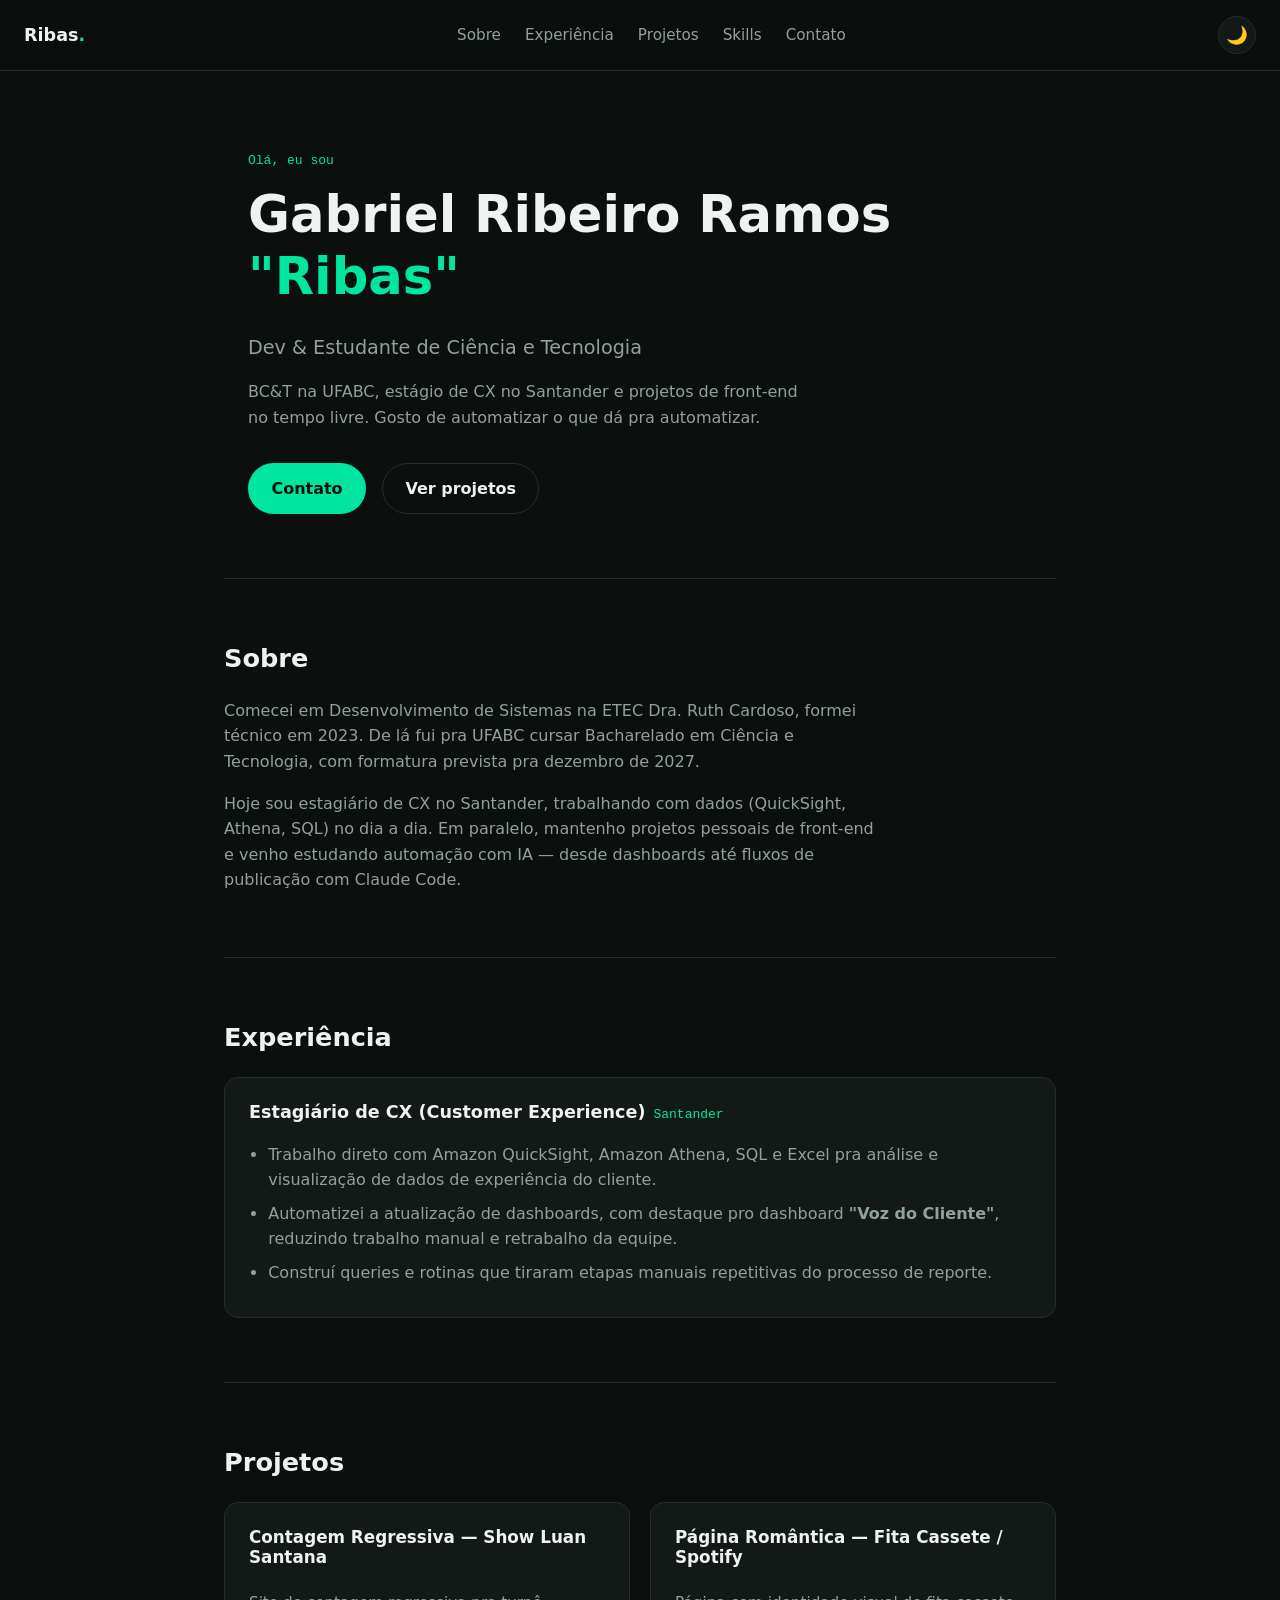
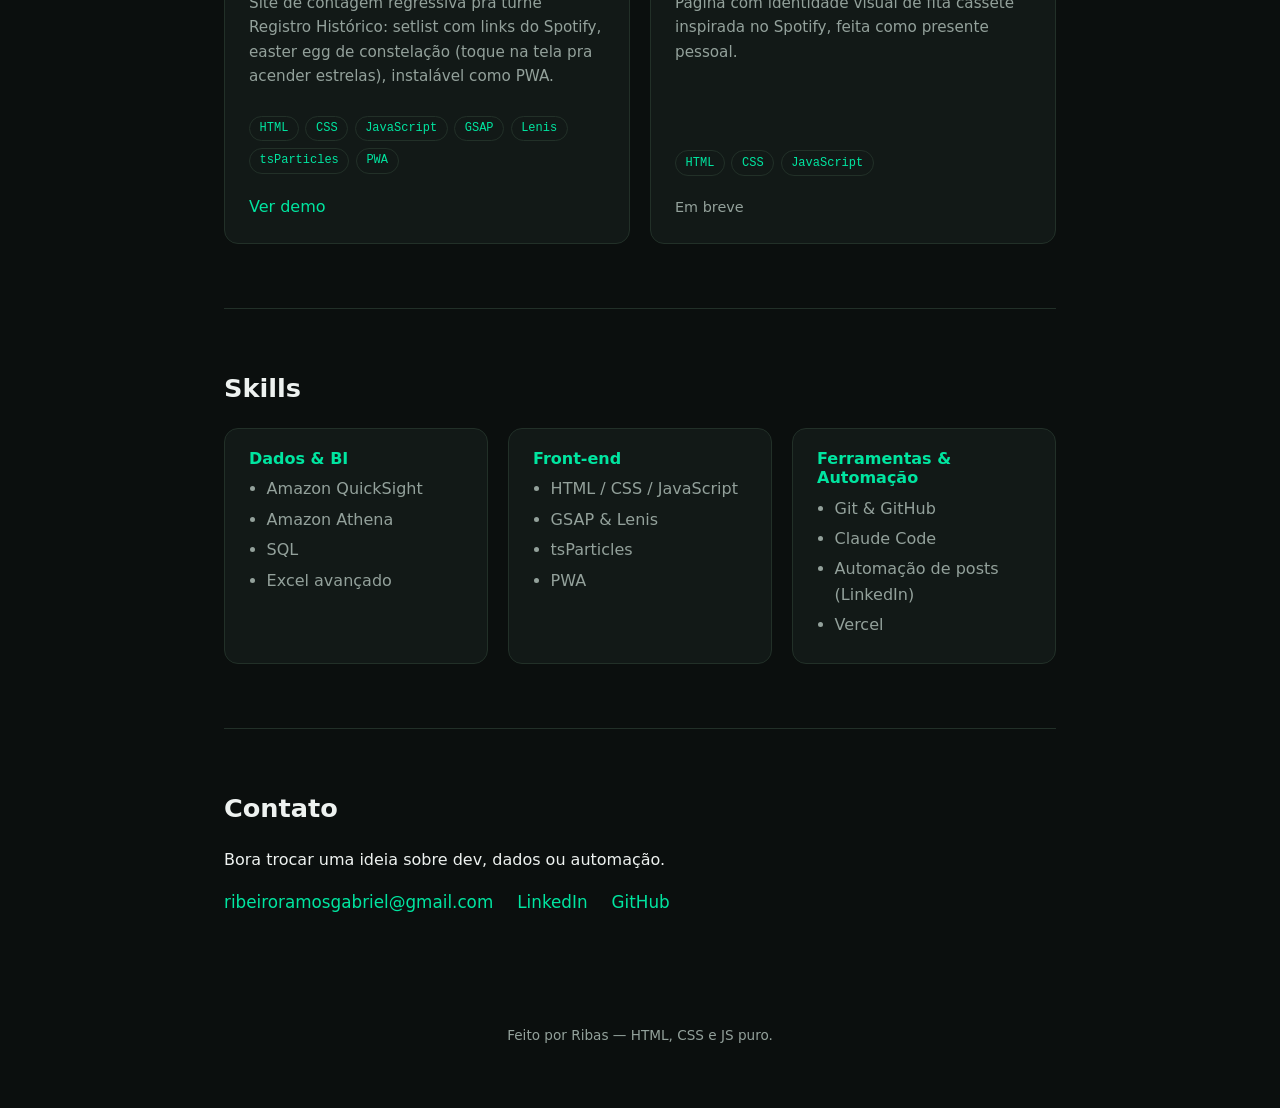
==== index-classic.html @ ae37f1f3 "feat: portfólio 3D com corredor navegável por scroll Portfólio pessoal onde cada seção é uma porta e" ====
<!DOCTYPE html>
<html lang="pt-BR" data-theme="dark">
<head>
<meta charset="UTF-8" />
<meta name="viewport" content="width=device-width, initial-scale=1.0" />
<title>Ribas — Dev &amp; Estudante de Ciência e Tecnologia</title>
<meta name="description" content="Portfólio de Gabriel Ribeiro Ramos (Ribas): estudante de BC&T na UFABC, estagiário de CX no Santander, dev front-end nas horas vagas." />
<meta name="theme-color" content="#0b0f0e" />

<meta property="og:type" content="website" />
<meta property="og:title" content="Ribas — Dev & Estudante de Ciência e Tecnologia" />
<meta property="og:description" content="Portfólio de Gabriel Ribeiro Ramos (Ribas): UFABC, estágio CX no Santander, projetos de front-end." />
<meta property="og:url" content="https://ribas.dev" />
<meta name="twitter:card" content="summary" />

<link rel="icon" href="data:image/svg+xml,%3Csvg xmlns='http://www.w3.org/2000/svg' viewBox='0 0 100 100'%3E%3Crect width='100' height='100' rx='20' fill='%230b0f0e'/%3E%3Ctext x='50' y='68' font-size='58' font-family='monospace' font-weight='bold' fill='%2300e5a0' text-anchor='middle'%3ER%3C/text%3E%3C/svg%3E" />

<link rel="stylesheet" href="styles-classic.css" />
</head>
<body>

<header class="topbar">
  <a class="logo" href="#top">Ribas<span class="dot">.</span></a>
  <nav class="nav">
    <a href="#sobre">Sobre</a>
    <a href="#experiencia">Experiência</a>
    <a href="#projetos">Projetos</a>
    <a href="#skills">Skills</a>
    <a href="#contato">Contato</a>
  </nav>
  <button id="theme-toggle" class="theme-toggle" type="button" aria-label="Alternar tema claro/escuro">
    <span aria-hidden="true">🌙</span>
  </button>
</header>

<main>

  <section id="top" class="hero">
    <p class="eyebrow reveal">Olá, eu sou</p>
    <h1 class="reveal">Gabriel Ribeiro Ramos<br /><span class="accent">"Ribas"</span></h1>
    <p class="hero-subtitle reveal">Dev &amp; Estudante de Ciência e Tecnologia</p>
    <p class="hero-desc reveal">
      BC&amp;T na UFABC, estágio de CX no Santander e projetos de front-end
      no tempo livre. Gosto de automatizar o que dá pra automatizar.
    </p>
    <div class="hero-cta reveal">
      <a class="btn btn-primary" href="#contato">Contato</a>
      <a class="btn btn-ghost" href="#projetos">Ver projetos</a>
    </div>
  </section>

  <section id="sobre" class="section">
    <h2 class="reveal">Sobre</h2>
    <div class="about-grid">
      <p class="reveal">
        Comecei em Desenvolvimento de Sistemas na ETEC Dra. Ruth Cardoso,
        formei técnico em 2023. De lá fui pra UFABC cursar Bacharelado em
        Ciência e Tecnologia, com formatura prevista pra dezembro de 2027.
      </p>
      <p class="reveal">
        Hoje sou estagiário de CX no Santander, trabalhando com dados
        (QuickSight, Athena, SQL) no dia a dia. Em paralelo, mantenho
        projetos pessoais de front-end e venho estudando automação com IA
        — desde dashboards até fluxos de publicação com Claude Code.
      </p>
    </div>
  </section>

  <section id="experiencia" class="section">
    <h2 class="reveal">Experiência</h2>
    <article class="exp-card reveal">
      <div class="exp-head">
        <h3>Estagiário de CX (Customer Experience)</h3>
        <span class="exp-meta">Santander</span>
      </div>
      <ul class="exp-list">
        <li>Trabalho direto com Amazon QuickSight, Amazon Athena, SQL e Excel pra análise e visualização de dados de experiência do cliente.</li>
        <li>Automatizei a atualização de dashboards, com destaque pro dashboard <strong>"Voz do Cliente"</strong>, reduzindo trabalho manual e retrabalho da equipe.</li>
        <li>Construí queries e rotinas que tiraram etapas manuais repetitivas do processo de reporte.</li>
      </ul>
    </article>
  </section>

  <section id="projetos" class="section">
    <h2 class="reveal">Projetos</h2>
    <div id="projects-grid" class="projects-grid"></div>
  </section>

  <section id="skills" class="section">
    <h2 class="reveal">Skills</h2>
    <div class="skills-grid">
      <div class="skill-card reveal">
        <h3>Dados &amp; BI</h3>
        <ul>
          <li>Amazon QuickSight</li>
          <li>Amazon Athena</li>
          <li>SQL</li>
          <li>Excel avançado</li>
        </ul>
      </div>
      <div class="skill-card reveal">
        <h3>Front-end</h3>
        <ul>
          <li>HTML / CSS / JavaScript</li>
          <li>GSAP &amp; Lenis</li>
          <li>tsParticles</li>
          <li>PWA</li>
        </ul>
      </div>
      <div class="skill-card reveal">
        <h3>Ferramentas &amp; Automação</h3>
        <ul>
          <li>Git &amp; GitHub</li>
          <li>Claude Code</li>
          <li>Automação de posts (LinkedIn)</li>
          <li>Vercel</li>
        </ul>
      </div>
    </div>
  </section>

  <section id="contato" class="section contact-section">
    <h2 class="reveal">Contato</h2>
    <p class="reveal">Bora trocar uma ideia sobre dev, dados ou automação.</p>
    <div class="contact-links reveal">
      <a href="mailto:ribeiroramosgabriel@gmail.com">ribeiroramosgabriel@gmail.com</a>
      <a href="https://www.linkedin.com/in/gabriel-ribeiro-ramos-0bb00b237/" target="_blank" rel="noopener noreferrer">LinkedIn</a>
      <a href="https://github.com/ribeirou" target="_blank" rel="noopener noreferrer">GitHub</a>
    </div>
  </section>

</main>

<footer class="footer">
  <p>Feito por Ribas — HTML, CSS e JS puro.</p>
</footer>

<script src="projects-classic.js"></script>
<script src="script-classic.js"></script>
</body>
</html>
---- styles-classic.css ----
:root {
  --bg: #f6f7f6;
  --bg-elevated: #ffffff;
  --text: #10151a;
  --text-muted: #4a5560;
  --border: #dde3e0;
  --accent: #00916e;
  --accent-text: #ffffff;
  --max-width: 880px;
  --radius: 14px;
}

[data-theme="dark"] {
  --bg: #0b0f0e;
  --bg-elevated: #121917;
  --text: #eef2f0;
  --text-muted: #93a19b;
  --border: #223028;
  --accent: #00e5a0;
  --accent-text: #06140f;
}

* { box-sizing: border-box; }

html { scroll-behavior: smooth; }

body {
  margin: 0;
  background: var(--bg);
  color: var(--text);
  font-family: "Segoe UI", system-ui, -apple-system, sans-serif;
  line-height: 1.6;
  transition: background 0.2s ease, color 0.2s ease;
}

h1, h2, h3 { line-height: 1.2; margin: 0 0 0.5em; }

a { color: var(--accent); text-decoration: none; }
a:hover { text-decoration: underline; }

/* Topbar */
.topbar {
  position: sticky;
  top: 0;
  z-index: 10;
  display: flex;
  align-items: center;
  justify-content: space-between;
  padding: 1rem 1.5rem;
  background: color-mix(in srgb, var(--bg) 85%, transparent);
  backdrop-filter: blur(8px);
  border-bottom: 1px solid var(--border);
}

.logo {
  font-weight: 700;
  font-size: 1.1rem;
  color: var(--text);
}
.logo .dot { color: var(--accent); }
.logo:hover { text-decoration: none; }

.nav {
  display: none;
  gap: 1.5rem;
}
.nav a { color: var(--text-muted); font-size: 0.95rem; }
.nav a:hover { color: var(--accent); text-decoration: none; }

@media (min-width: 720px) {
  .nav { display: flex; }
}

.theme-toggle {
  background: var(--bg-elevated);
  border: 1px solid var(--border);
  border-radius: 999px;
  width: 2.4rem;
  height: 2.4rem;
  cursor: pointer;
  font-size: 1.1rem;
  display: flex;
  align-items: center;
  justify-content: center;
}

/* Layout */
main {
  max-width: var(--max-width);
  margin: 0 auto;
  padding: 0 1.5rem;
}

.section { padding: 4rem 0; border-top: 1px solid var(--border); }
.section h2 { font-size: 1.6rem; margin-bottom: 1.5rem; }

/* Hero */
.hero {
  max-width: var(--max-width);
  margin: 0 auto;
  padding: 5rem 1.5rem 4rem;
}
.eyebrow {
  color: var(--accent);
  font-family: monospace;
  margin: 0 0 0.75rem;
}
.hero h1 { font-size: clamp(2rem, 6vw, 3.2rem); }
.accent { color: var(--accent); }
.hero-subtitle {
  font-size: 1.2rem;
  color: var(--text-muted);
  margin: 0.5rem 0 1rem;
}
.hero-desc { max-width: 55ch; color: var(--text-muted); }
.hero-cta { display: flex; gap: 1rem; margin-top: 2rem; flex-wrap: wrap; }

.btn {
  display: inline-block;
  padding: 0.75rem 1.4rem;
  border-radius: 999px;
  font-weight: 600;
  border: 1px solid transparent;
}
.btn:hover { text-decoration: none; }
.btn-primary { background: var(--accent); color: var(--accent-text); }
.btn-primary:hover { opacity: 0.9; }
.btn-ghost { border-color: var(--border); color: var(--text); }
.btn-ghost:hover { border-color: var(--accent); color: var(--accent); }

/* About */
.about-grid { display: grid; gap: 1rem; color: var(--text-muted); }
.about-grid p { margin: 0; max-width: 65ch; }

/* Experience */
.exp-card {
  background: var(--bg-elevated);
  border: 1px solid var(--border);
  border-radius: var(--radius);
  padding: 1.5rem;
}
.exp-head {
  display: flex;
  flex-wrap: wrap;
  align-items: baseline;
  gap: 0.5rem;
  margin-bottom: 1rem;
}
.exp-head h3 { margin: 0; font-size: 1.1rem; }
.exp-meta { color: var(--accent); font-family: monospace; }
.exp-list { margin: 0; padding-left: 1.2rem; color: var(--text-muted); }
.exp-list li { margin-bottom: 0.5rem; }

/* Projects */
.projects-grid {
  display: grid;
  gap: 1.25rem;
  grid-template-columns: 1fr;
}
@media (min-width: 640px) {
  .projects-grid { grid-template-columns: 1fr 1fr; }
}

.project-card {
  background: var(--bg-elevated);
  border: 1px solid var(--border);
  border-radius: var(--radius);
  padding: 1.5rem;
  display: flex;
  flex-direction: column;
}
.project-card h3 { font-size: 1.05rem; }
.project-card p { color: var(--text-muted); font-size: 0.95rem; flex-grow: 1; }

.stack-list {
  list-style: none;
  display: flex;
  flex-wrap: wrap;
  gap: 0.4rem;
  padding: 0;
  margin: 0.75rem 0;
}
.stack-list li {
  font-size: 0.75rem;
  font-family: monospace;
  color: var(--accent);
  border: 1px solid var(--border);
  border-radius: 999px;
  padding: 0.15rem 0.6rem;
}

.project-links { display: flex; gap: 1rem; margin-top: 0.5rem; }
.project-links .muted { color: var(--text-muted); font-size: 0.9rem; }

/* Skills */
.skills-grid {
  display: grid;
  gap: 1.25rem;
  grid-template-columns: 1fr;
}
@media (min-width: 720px) {
  .skills-grid { grid-template-columns: repeat(3, 1fr); }
}
.skill-card {
  background: var(--bg-elevated);
  border: 1px solid var(--border);
  border-radius: var(--radius);
  padding: 1.25rem 1.5rem;
}
.skill-card h3 { font-size: 1rem; color: var(--accent); }
.skill-card ul { margin: 0; padding-left: 1.1rem; color: var(--text-muted); }
.skill-card li { margin-bottom: 0.3rem; }

/* Contact */
.contact-links { display: flex; flex-wrap: wrap; gap: 1.5rem; font-size: 1.05rem; }

.footer {
  text-align: center;
  color: var(--text-muted);
  font-size: 0.85rem;
  padding: 2rem 1.5rem 3rem;
}

/* Scroll reveal */
.reveal {
  opacity: 0;
  transform: translateY(16px);
  transition: opacity 0.6s ease, transform 0.6s ease;
}
.reveal.is-visible {
  opacity: 1;
  transform: translateY(0);
}

@media (prefers-reduced-motion: reduce) {
  html { scroll-behavior: auto; }
  .reveal {
    opacity: 1;
    transform: none;
    transition: none;
  }
}
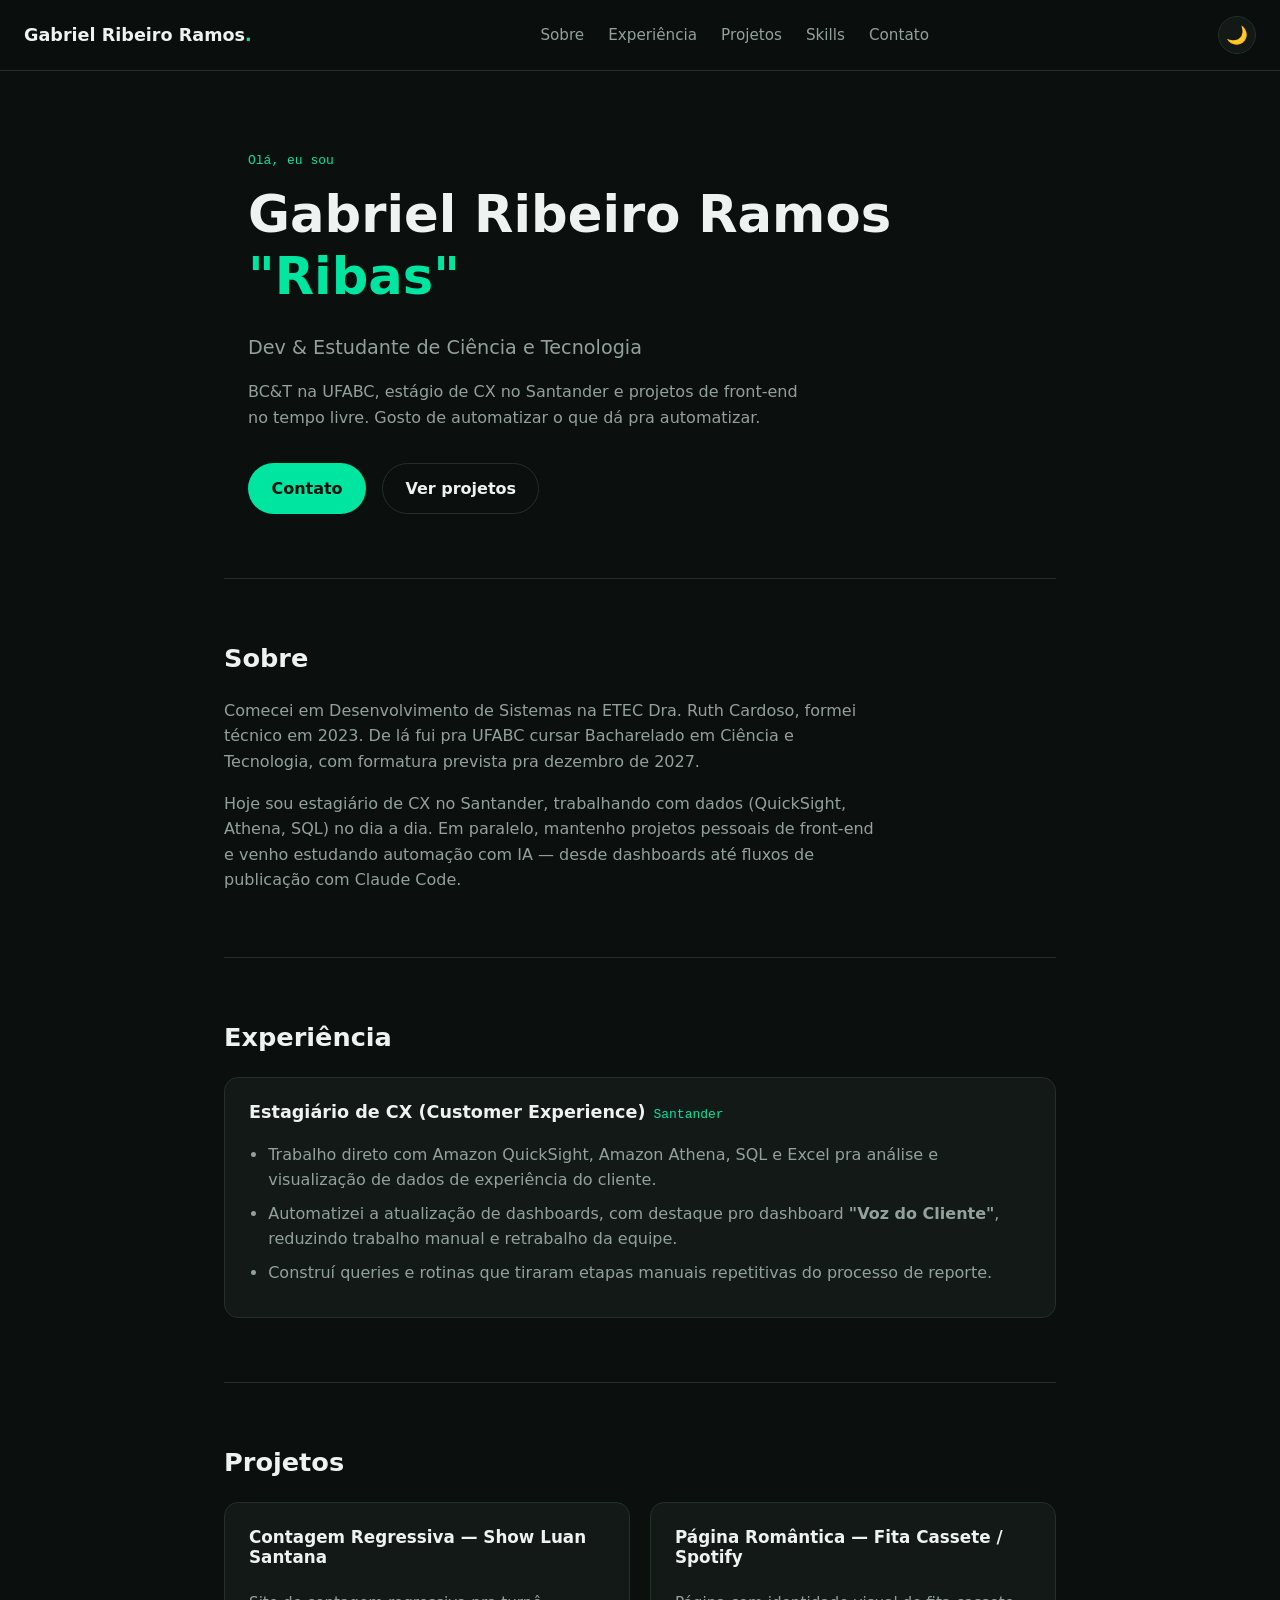
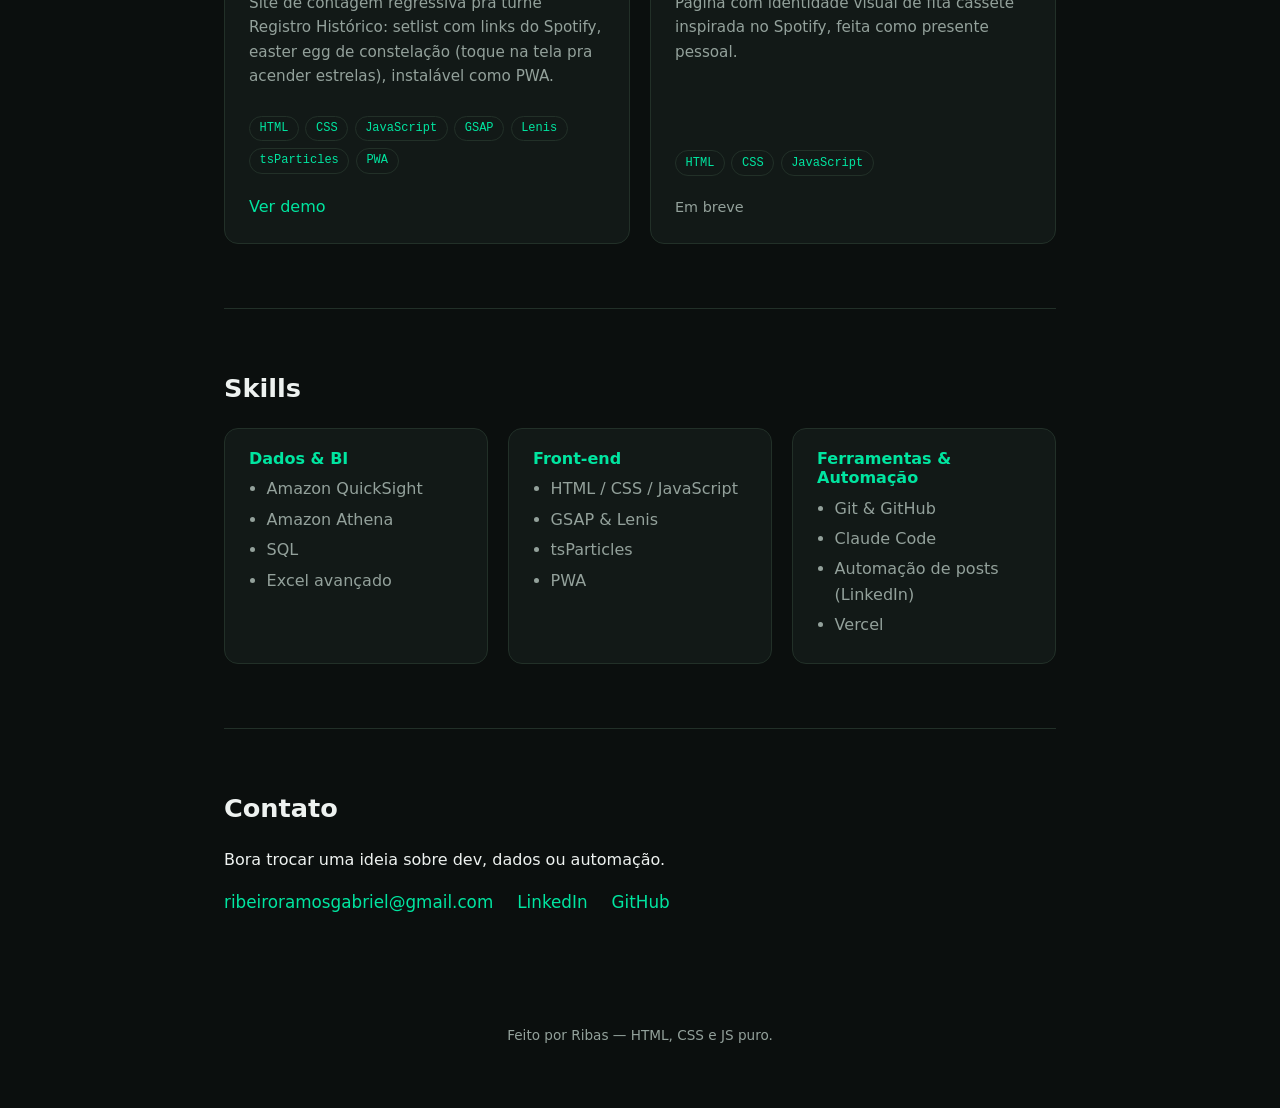
==== commit 69604a12: "style: usar o nome completo no cabecalho Troca "Ribas." pelo nome completo no topo das duas versoes " ====
--- a/index-classic.html
+++ b/index-classic.html
@@ -20,7 +20,7 @@
 <body>
 
 <header class="topbar">
-  <a class="logo" href="#top">Ribas<span class="dot">.</span></a>
+  <a class="logo" href="#top">Gabriel Ribeiro Ramos<span class="dot">.</span></a>
   <nav class="nav">
     <a href="#sobre">Sobre</a>
     <a href="#experiencia">Experiência</a>
